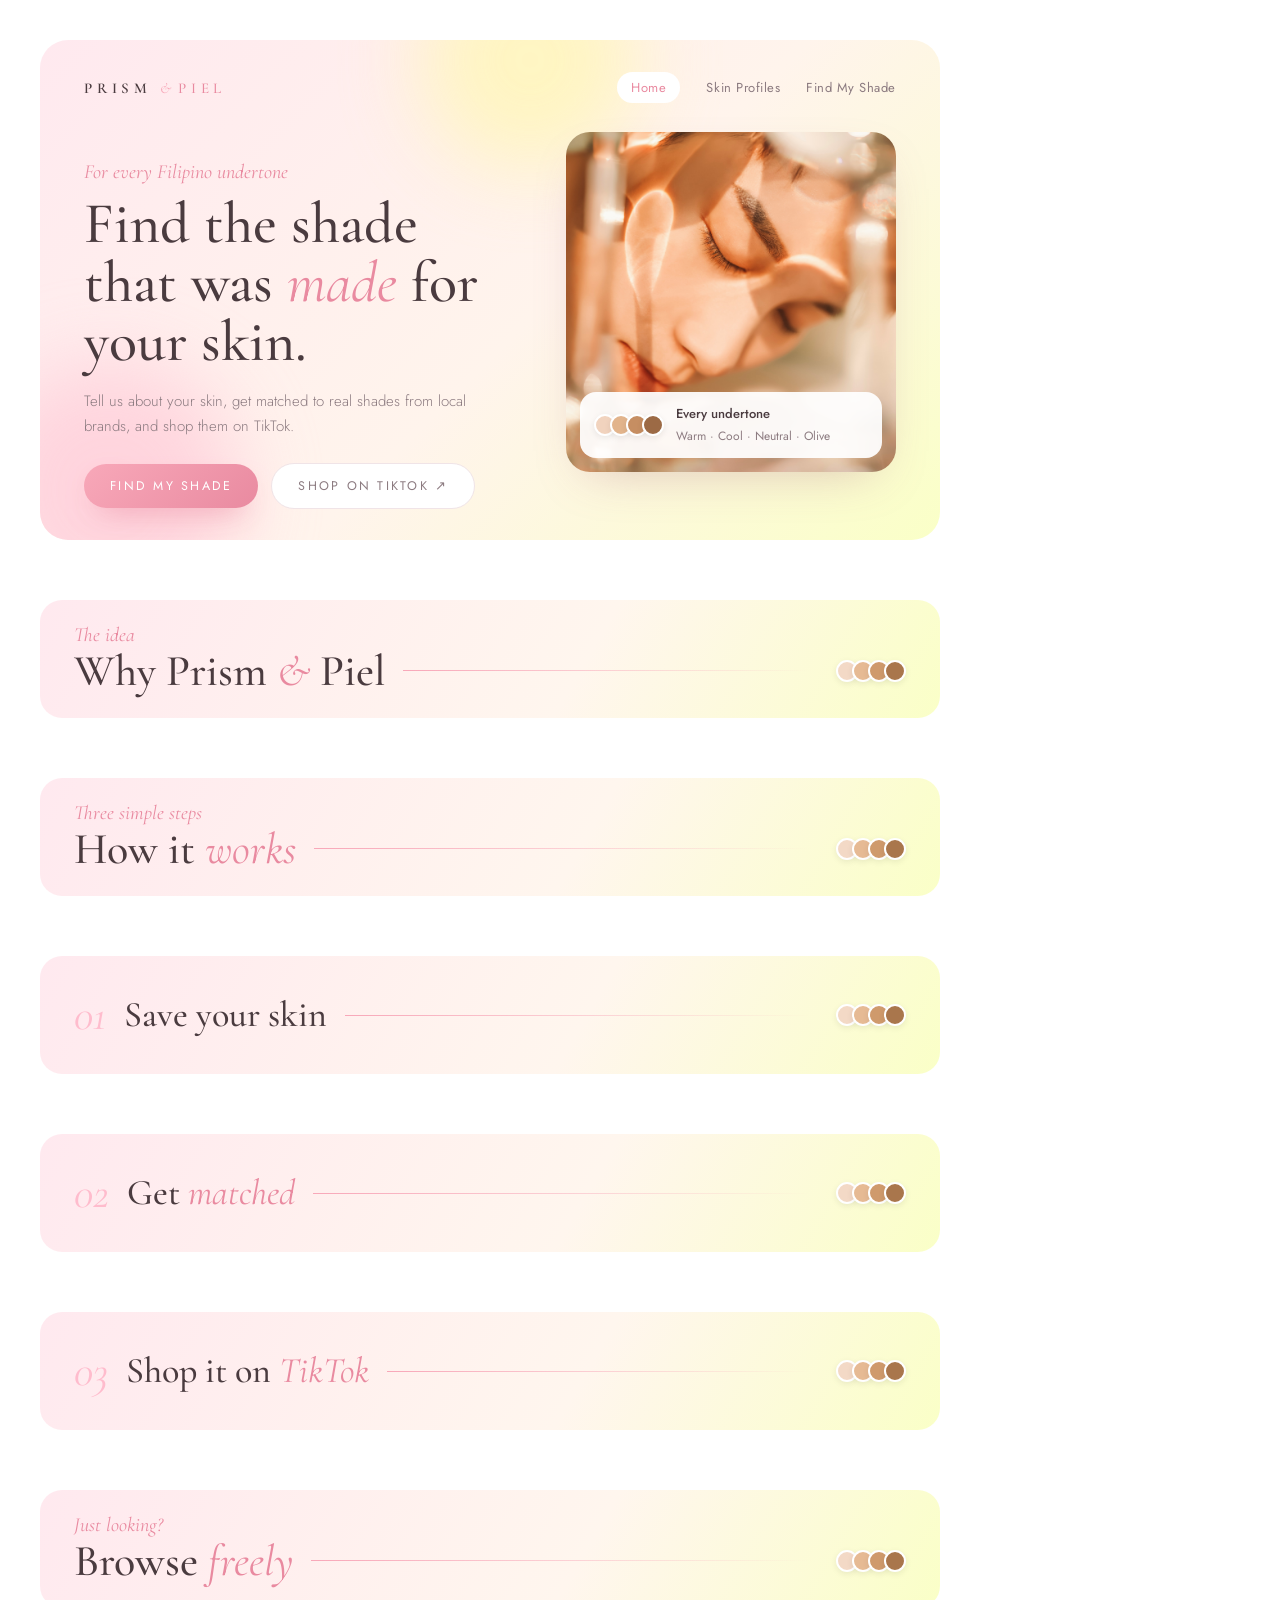
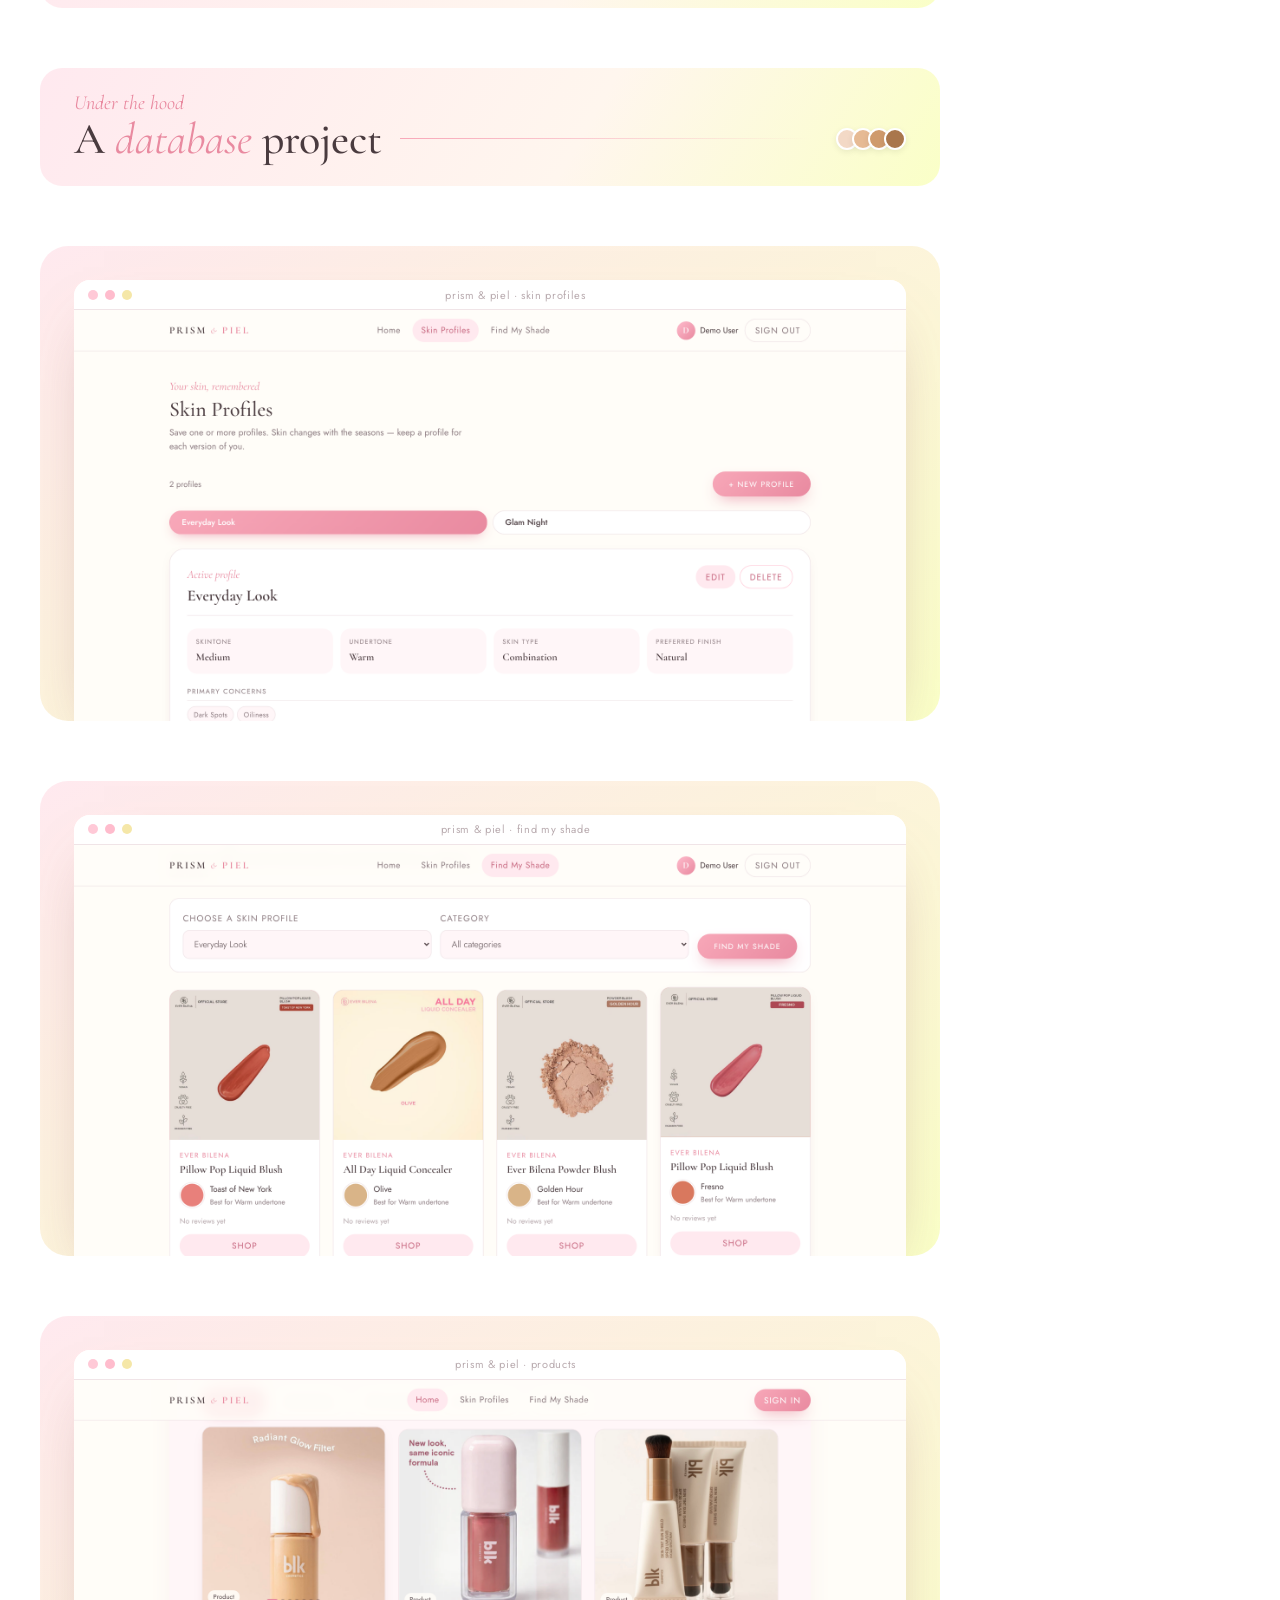
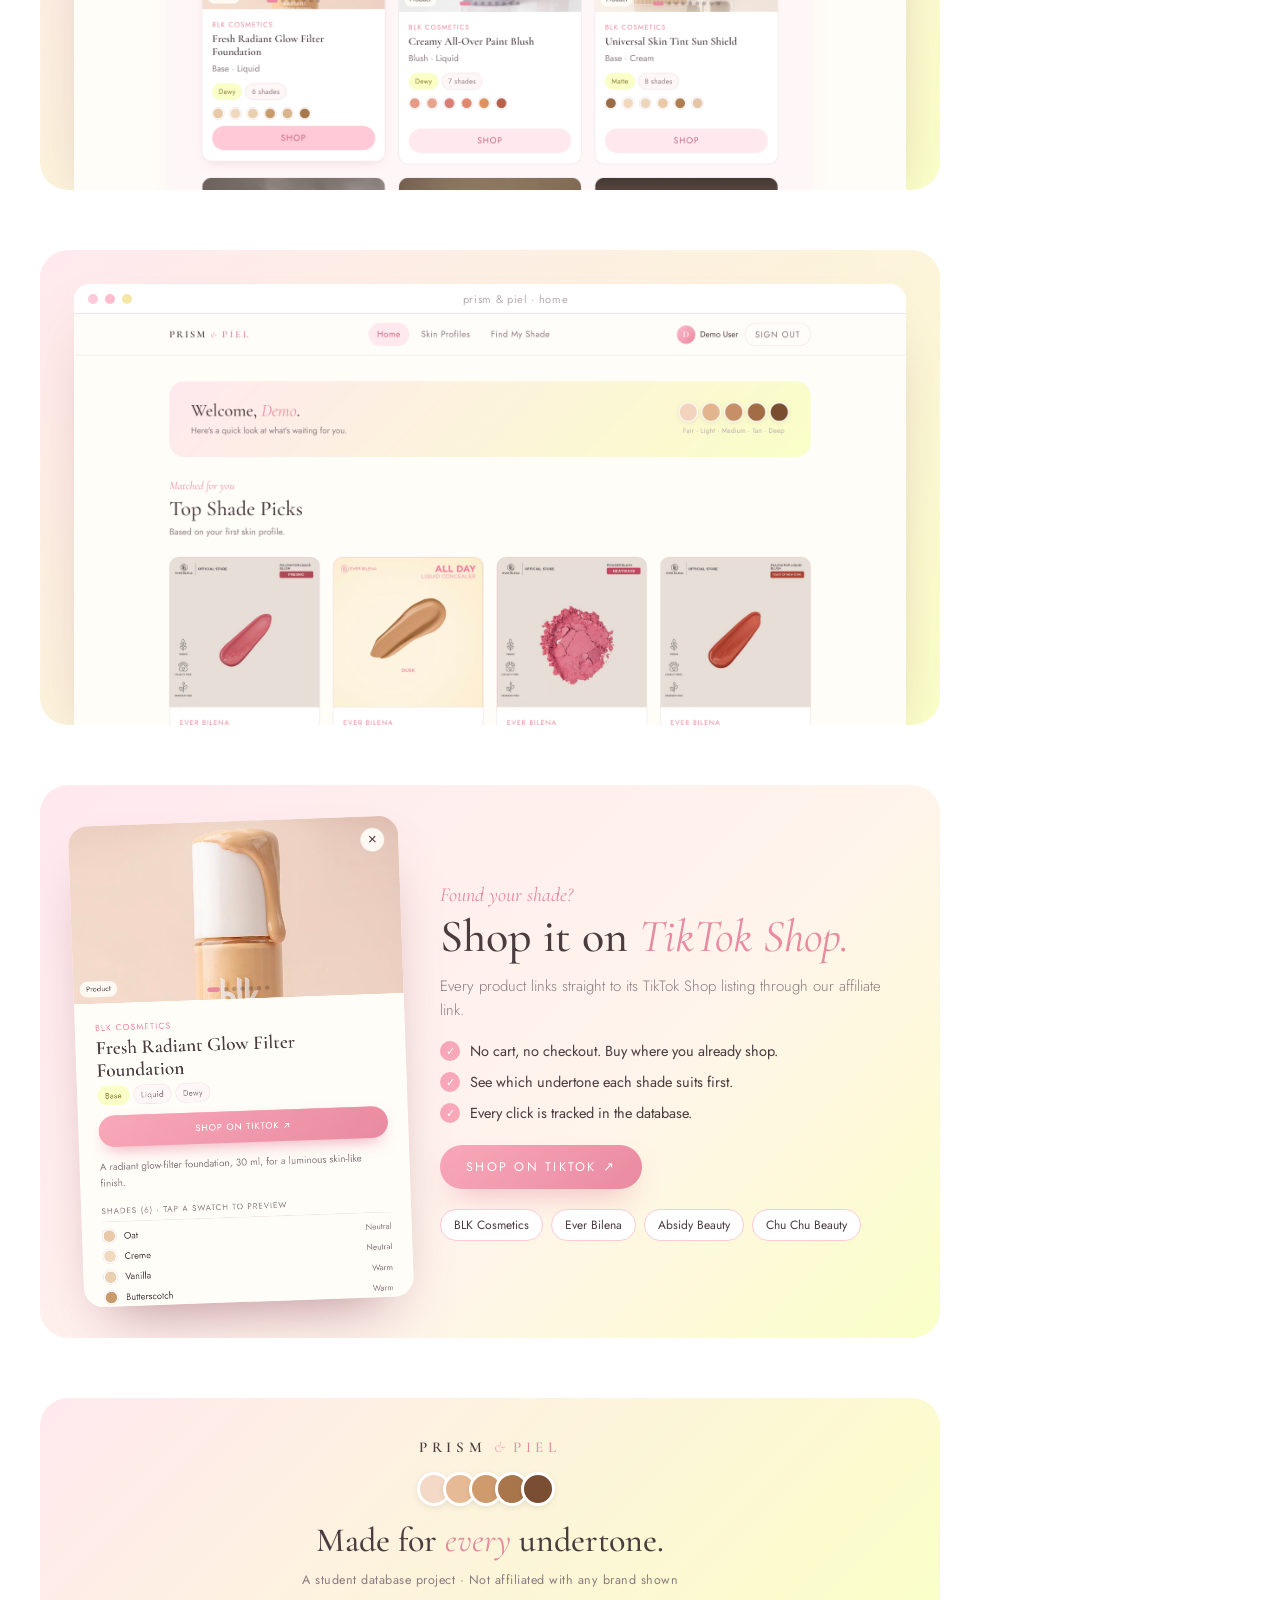
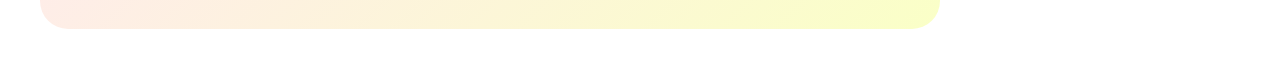
==== docs/readme/source/boards.html @ f0f99091 "Redesign README with Prism & Piel branding" ====
<!doctype html>
<html><head><meta charset="utf-8">
<link href="https://fonts.googleapis.com/css2?family=Cormorant+Garamond:ital,wght@0,400;0,500;0,600;1,400;1,500&family=Jost:wght@300;400;500&display=swap" rel="stylesheet">
<style>
:root{
  --cream:#FAFFC7; --pink-50:#FFF6F8; --pink-100:#FFE9EF; --pink-200:#FFC9D7; --pink-300:#FFBCCD;
  --pink-400:#F8A8B9; --pink-500:#E98AA0; --pink-600:#C96A82;
  --charcoal:#4A3B3F; --soft:#8C7B80; --faint:#B9ABAF; --paper:#FFFDF8; --line:#F0E4E7;
  --serif:'Cormorant Garamond',Georgia,serif; --sans:'Jost','Helvetica Neue',sans-serif;
  --shadow:0 18px 50px -22px rgba(180,120,135,.45);
}
*{box-sizing:border-box;margin:0}
body{background:transparent;font-family:var(--sans);color:var(--charcoal);padding:40px;display:flex;flex-direction:column;gap:60px;align-items:flex-start}
.board{width:900px;position:relative;overflow:hidden;background:var(--paper)}
.wordmark{font-family:var(--serif);letter-spacing:.32em;font-size:15px;font-weight:600;color:var(--charcoal)}
.wordmark em{font-style:normal;color:var(--pink-500);font-weight:500}
.wordmark .amp{color:var(--pink-400);font-style:italic;font-weight:400;letter-spacing:0;margin:0 .5em}
.kicker{font-family:var(--serif);font-style:italic;color:var(--pink-500);font-size:20px}
.serif{font-family:var(--serif);font-weight:500}
.pill{display:inline-flex;align-items:center;gap:8px;border-radius:999px;padding:13px 26px;font-size:12.5px;letter-spacing:.18em;text-transform:uppercase;font-weight:400}
.pill.primary{background:linear-gradient(135deg,var(--pink-400),var(--pink-500));color:#fff;box-shadow:0 14px 30px -14px rgba(233,138,160,.9)}
.pill.ghost{border:1px solid var(--line);background:#fff;color:var(--soft)}
.blob{position:absolute;border-radius:50%;filter:blur(40px);opacity:.7}
.sw{display:flex}
.sw span{width:22px;height:22px;border-radius:50%;border:2px solid #fff;margin-left:-6px;box-shadow:0 2px 6px rgba(0,0,0,.08)}
.sw span:first-child{margin-left:0}

/* 1. BANNER */
#banner{height:500px;border-radius:28px;background:linear-gradient(135deg,var(--pink-100) 0%,#FFF4EC 55%,var(--cream) 100%);padding:38px 44px}
#banner .top{display:flex;justify-content:space-between;align-items:center;position:relative;z-index:2}
#banner .nav{display:flex;gap:26px;font-size:13px;color:var(--soft);letter-spacing:.04em}
#banner .nav b{font-weight:400;color:var(--pink-500);background:#fff;padding:6px 14px;border-radius:999px;margin:-6px 0}
#banner .copy{position:absolute;left:44px;top:120px;width:430px;z-index:2}
#banner h1{font-family:var(--serif);font-weight:500;font-size:58px;line-height:1.02;margin:10px 0 18px}
#banner h1 em{color:var(--pink-500);font-weight:400}
#banner p{color:var(--soft);font-size:15px;line-height:1.65;font-weight:300;margin-bottom:24px}
#banner .photo{position:absolute;right:44px;top:92px;width:330px;height:340px;border-radius:24px;overflow:hidden;box-shadow:var(--shadow);z-index:2}
#banner .photo img{width:100%;height:100%;object-fit:cover}
#banner .chip{position:absolute;left:14px;right:14px;bottom:14px;background:rgba(255,255,255,.93);border-radius:16px;padding:12px 14px;display:flex;align-items:center;gap:12px}
#banner .chip b{display:block;font-weight:500;font-size:13px}
#banner .chip small{color:var(--soft);font-size:12px}

/* 2. SECTION HEADERS */
.sec{height:118px;display:flex;flex-direction:column;justify-content:center;padding:0 34px;border-radius:22px;background:linear-gradient(120deg,var(--pink-100),#FFF6EE 60%,var(--cream))}
.sec .row{display:flex;align-items:center;gap:18px}
.sec h2{font-family:var(--serif);font-weight:500;font-size:44px;line-height:1.1}
.sec h2 em{color:var(--pink-500);font-weight:400}
.sec .rule{flex:1;height:1px;background:linear-gradient(90deg,var(--pink-400),rgba(248,168,185,0))}
.sec .sw{margin-left:6px}
.sec .num{font-family:var(--serif);font-style:italic;font-size:44px;color:var(--pink-300);line-height:1}

/* 3. STATS */
#stats{display:grid;grid-template-columns:repeat(4,1fr);gap:16px;background:transparent}
#stats div{border-radius:20px;padding:24px 22px;background:linear-gradient(160deg,var(--pink-100),#FFFDF8);border:1px solid var(--pink-200)}
#stats b{display:block;font-family:var(--serif);font-weight:500;font-size:46px;line-height:1;color:var(--charcoal)}
#stats b em{color:var(--pink-500);font-style:normal}
#stats span{font-size:12px;letter-spacing:.2em;text-transform:uppercase;color:var(--soft)}

/* 4. FRAMED SCREENSHOT */
.frame{border-radius:28px;padding:34px 34px 0;background:linear-gradient(150deg,var(--pink-100),var(--cream))}
.frame .win{border-radius:16px 16px 0 0;overflow:hidden;background:#fff;box-shadow:0 30px 60px -30px rgba(150,90,105,.6)}
.frame .bar{height:30px;display:flex;align-items:center;gap:7px;padding:0 14px;background:#fff;border-bottom:1px solid var(--line)}
.frame .bar i{width:10px;height:10px;border-radius:50%;background:var(--pink-200)}
.frame .bar i:nth-child(2){background:var(--pink-300)}.frame .bar i:nth-child(3){background:#F5E7A8}
.frame .bar span{margin-left:auto;margin-right:auto;font-size:11px;color:var(--faint);letter-spacing:.06em}
.frame img{display:block;width:100%}
.frame .tag{position:absolute;top:18px;right:22px;background:#fff;border-radius:999px;padding:6px 14px;font-size:11px;letter-spacing:.2em;text-transform:uppercase;color:var(--pink-600);box-shadow:var(--shadow)}

/* 5. TIKTOK CARD */
#tiktok{border-radius:28px;background:linear-gradient(135deg,var(--pink-100),#FFF4EC 60%,var(--cream));padding:36px;display:flex;gap:34px;align-items:center}
#tiktok .shot{width:330px;flex:none;border-radius:20px;overflow:hidden;box-shadow:0 30px 60px -28px rgba(150,90,105,.7);transform:rotate(-2deg)}
#tiktok .shot img{display:block;width:100%}
#tiktok h3{font-family:var(--serif);font-weight:500;font-size:46px;line-height:1.02;margin:6px 0 14px}
#tiktok h3 em{color:var(--pink-500);font-weight:400}
#tiktok p{color:var(--soft);font-size:15px;line-height:1.6;font-weight:300;margin-bottom:18px}
#tiktok ul{list-style:none;padding:0;margin:0 0 22px;display:grid;gap:10px}
#tiktok li{display:flex;gap:10px;align-items:flex-start;font-size:14.5px}
#tiktok li i{flex:none;width:20px;height:20px;border-radius:50%;background:var(--pink-400);color:#fff;font-style:normal;font-size:11px;display:grid;place-items:center;margin-top:1px}
#tiktok .brands{display:flex;flex-wrap:wrap;gap:8px;margin-top:20px}
#tiktok .brands span{border:1px solid var(--pink-200);background:#fff;border-radius:999px;padding:6px 13px;font-size:12px;color:var(--charcoal)}

/* 6. FOOTER */
#footer{border-radius:28px;background:linear-gradient(135deg,var(--pink-100),var(--cream));padding:40px;text-align:center}
#footer .sw{justify-content:center;margin:16px 0 14px}
#footer .sw span{width:34px;height:34px;margin-left:-8px;border-width:3px}
#footer h4{font-family:var(--serif);font-weight:500;font-size:34px}
#footer h4 em{color:var(--pink-500);font-weight:400}
#footer small{display:block;color:var(--soft);font-size:12.5px;margin-top:10px;letter-spacing:.04em}
</style></head><body>

<!-- 1 -->
<div class="board" id="banner">
  <div class="blob" style="width:260px;height:260px;background:var(--pink-200);left:-60px;bottom:-80px"></div>
  <div class="blob" style="width:220px;height:220px;background:#FFF7B0;left:380px;top:-90px"></div>
  <div class="top">
    <div class="wordmark">PRISM<span class="amp">&amp;</span><em>PIEL</em></div>
    <div class="nav"><b>Home</b><span>Skin Profiles</span><span>Find My Shade</span></div>
  </div>
  <div class="copy">
    <div class="kicker">For every Filipino undertone</div>
    <h1>Find the shade that was <em>made</em> for your skin.</h1>
    <p>Tell us about your skin, get matched to real shades from local brands, and shop them on TikTok.</p>
    <span class="pill primary">Find my shade</span>
    <span class="pill ghost" style="margin-left:8px">Shop on TikTok &nearr;</span>
  </div>
  <div class="photo"><img src="hero.jpg">
    <div class="chip"><div class="sw"><span style="background:#F1D3BE"></span><span style="background:#E2B48C"></span><span style="background:#C68E62"></span><span style="background:#9C6A45"></span></div>
      <div><b>Every undertone</b><small>Warm · Cool · Neutral · Olive</small></div></div>
  </div>
</div>

<!-- 2 headers -->
<div class="board sec" id="h-why"><div class="kicker">The idea</div><div class="row"><h2>Why Prism <em>&amp;</em> Piel</h2><div class="rule"></div><div class="sw"><span style="background:#F3D9C6"></span><span style="background:#E6BA94"></span><span style="background:#CF9A6C"></span><span style="background:#A9764C"></span></div></div></div>
<div class="board sec" id="h-how"><div class="kicker">Three simple steps</div><div class="row"><h2>How it <em>works</em></h2><div class="rule"></div><div class="sw"><span style="background:#F3D9C6"></span><span style="background:#E6BA94"></span><span style="background:#CF9A6C"></span><span style="background:#A9764C"></span></div></div></div>
<div class="board sec" id="h-1"><div class="row"><span class="num">01</span><h2 style="font-size:36px">Save your skin</h2><div class="rule"></div><div class="sw"><span style="background:#F3D9C6"></span><span style="background:#E6BA94"></span><span style="background:#CF9A6C"></span><span style="background:#A9764C"></span></div></div></div>
<div class="board sec" id="h-2"><div class="row"><span class="num">02</span><h2 style="font-size:36px">Get <em>matched</em></h2><div class="rule"></div><div class="sw"><span style="background:#F3D9C6"></span><span style="background:#E6BA94"></span><span style="background:#CF9A6C"></span><span style="background:#A9764C"></span></div></div></div>
<div class="board sec" id="h-3"><div class="row"><span class="num">03</span><h2 style="font-size:36px">Shop it on <em>TikTok</em></h2><div class="rule"></div><div class="sw"><span style="background:#F3D9C6"></span><span style="background:#E6BA94"></span><span style="background:#CF9A6C"></span><span style="background:#A9764C"></span></div></div></div>
<div class="board sec" id="h-more"><div class="kicker">Just looking?</div><div class="row"><h2>Browse <em>freely</em></h2><div class="rule"></div><div class="sw"><span style="background:#F3D9C6"></span><span style="background:#E6BA94"></span><span style="background:#CF9A6C"></span><span style="background:#A9764C"></span></div></div></div>
<div class="board sec" id="h-db"><div class="kicker">Under the hood</div><div class="row"><h2>A <em>database</em> project</h2><div class="rule"></div><div class="sw"><span style="background:#F3D9C6"></span><span style="background:#E6BA94"></span><span style="background:#CF9A6C"></span><span style="background:#A9764C"></span></div></div></div>


<!-- 4 frames -->
<div class="board frame" id="f-profiles"><div class="win"><div class="bar"><i></i><i></i><i></i><span>prism &amp; piel · skin profiles</span></div><img src="profiles.png"></div></div>
<div class="board frame" id="f-matches"><div class="win"><div class="bar"><i></i><i></i><i></i><span>prism &amp; piel · find my shade</span></div><img src="matches.png"></div></div>
<div class="board frame" id="f-catalog"><div class="win"><div class="bar"><i></i><i></i><i></i><span>prism &amp; piel · products</span></div><img src="catalog.png"></div></div>
<div class="board frame" id="f-home"><div class="win"><div class="bar"><i></i><i></i><i></i><span>prism &amp; piel · home</span></div><img src="home.png"></div></div>

<!-- 5 -->
<div class="board" id="tiktok">
  <div class="shot"><img src="tiktok-drawer.png"></div>
  <div>
    <div class="kicker">Found your shade?</div>
    <h3>Shop it on <em>TikTok Shop.</em></h3>
    <p>Every product links straight to its TikTok Shop listing through our affiliate link.</p>
    <ul>
      <li><i>✓</i>No cart, no checkout. Buy where you already shop.</li>
      <li><i>✓</i>See which undertone each shade suits first.</li>
      <li><i>✓</i>Every click is tracked in the database.</li>
    </ul>
    <span class="pill primary">Shop on TikTok &nearr;</span>
    <div class="brands"><span>BLK Cosmetics</span><span>Ever Bilena</span><span>Absidy Beauty</span><span>Chu Chu Beauty</span></div>
  </div>
</div>

<!-- 6 -->
<div class="board" id="footer">
  <div class="wordmark">PRISM<span class="amp">&amp;</span><em>PIEL</em></div>
  <div class="sw"><span style="background:#F3D9C6"></span><span style="background:#E6BA94"></span><span style="background:#CF9A6C"></span><span style="background:#A9764C"></span><span style="background:#7A4E33"></span></div>
  <h4>Made for <em>every</em> undertone.</h4>
  <small>A student database project · Not affiliated with any brand shown</small>
</div>
</body></html>
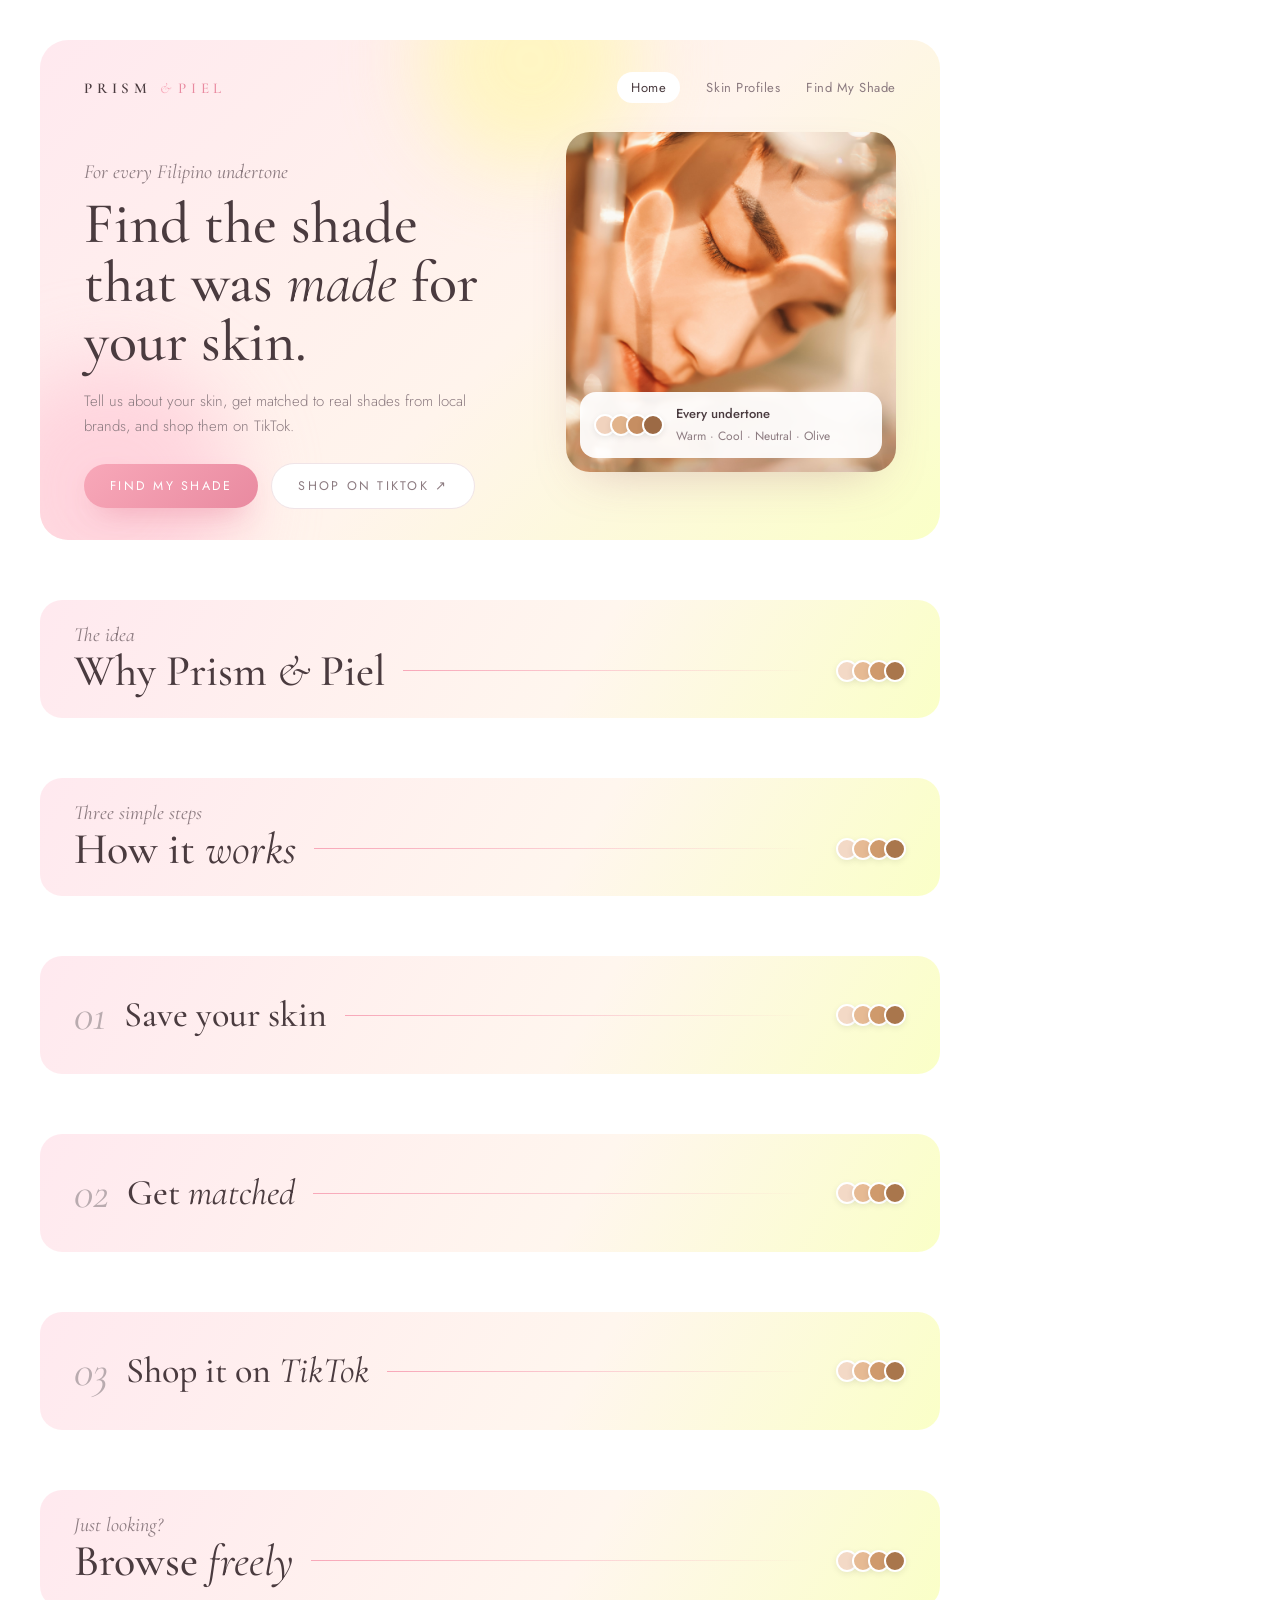
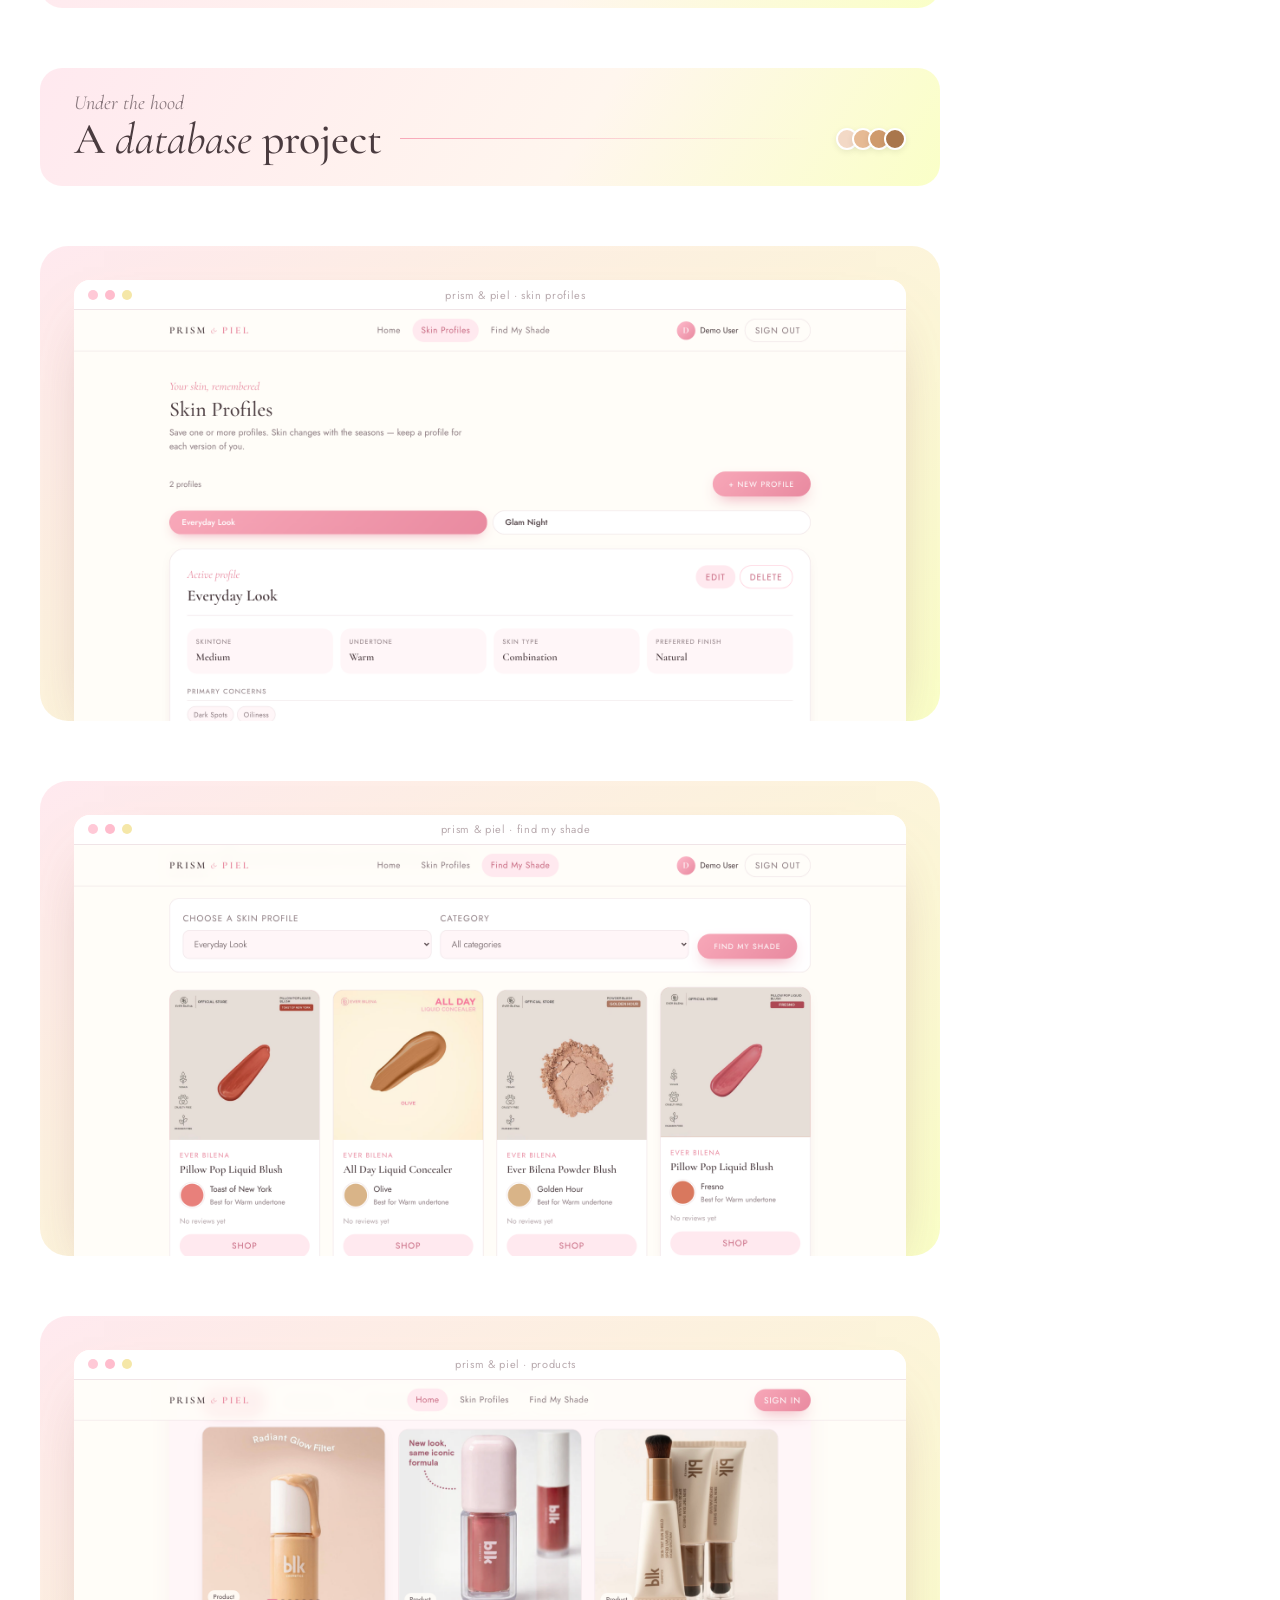
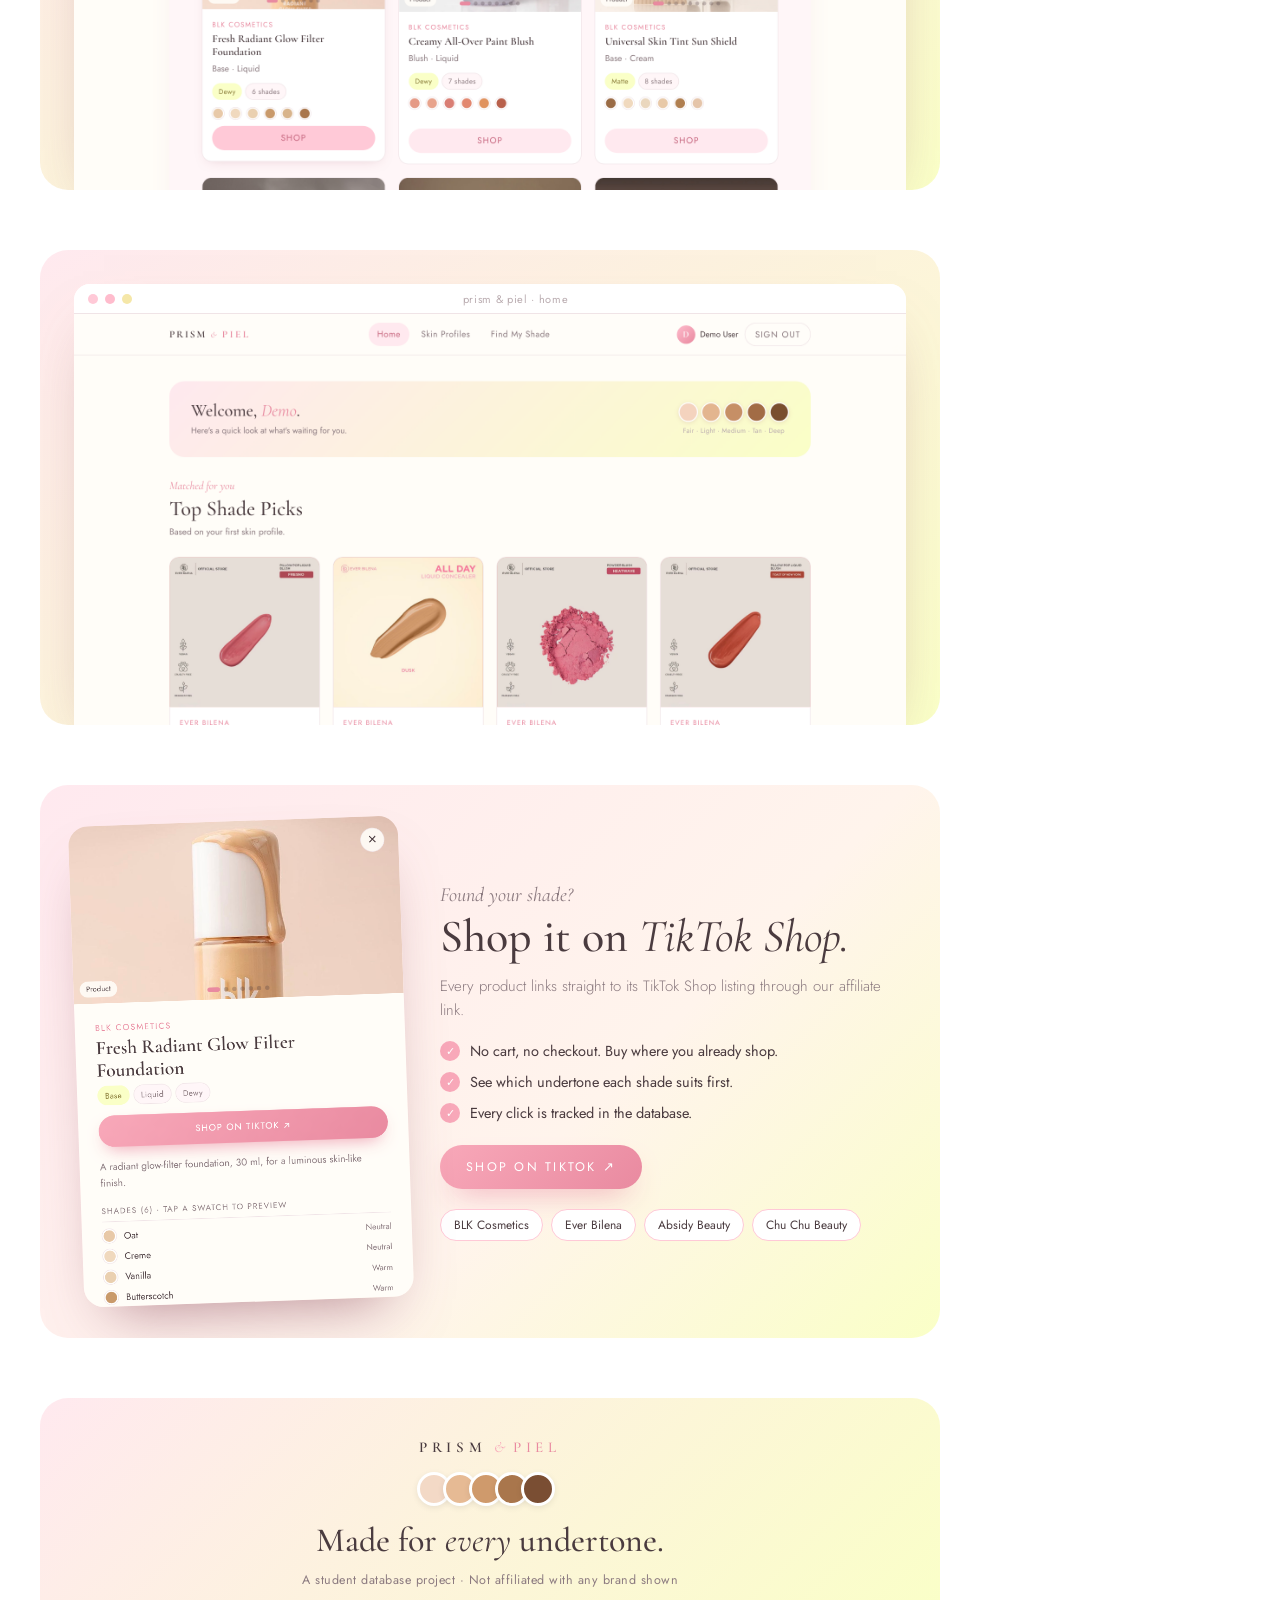
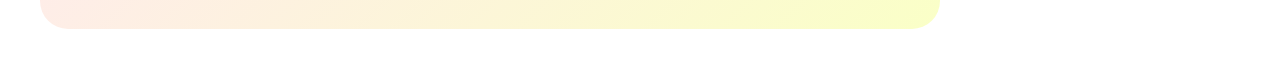
==== commit aa773111: "Redesign README with Prism & Piel branding and dark mode" ====
--- a/docs/readme/source/boards.html
+++ b/docs/readme/source/boards.html
@@ -86,6 +86,25 @@
 #footer h4{font-family:var(--serif);font-weight:500;font-size:34px}
 #footer h4 em{color:var(--pink-500);font-weight:400}
 #footer small{display:block;color:var(--soft);font-size:12.5px;margin-top:10px;letter-spacing:.04em}
+
+/* ---- no pink text: accents and kickers use the normal text colors ---- */
+.kicker{color:var(--soft)}
+#banner h1 em,.sec h2 em,#tiktok h3 em,#footer h4 em{color:inherit}
+.sec .num{color:var(--faint)}
+#banner .nav b{color:var(--charcoal)}
+
+/* ---- dark theme (for GitHub dark mode) ---- */
+body.dark{--charcoal:#F5ECEE;--soft:#CDBBC0;--faint:#8F7E83;--line:rgba(255,255,255,.10);--paper:#2A2125}
+body.dark #banner,body.dark #tiktok,body.dark #footer,body.dark .frame{background:linear-gradient(135deg,#33252B 0%,#2A2125 55%,#2E2C24 100%)}
+body.dark .sec{background:linear-gradient(120deg,#33252B,#2A2125 60%,#2E2C24)}
+body.dark .blob{opacity:.22}
+body.dark .pill.ghost{background:transparent;border-color:rgba(255,255,255,.22);color:var(--soft)}
+body.dark #banner .nav b{background:rgba(255,255,255,.08)}
+body.dark #banner .chip{color:#4A3B3F}
+body.dark #banner .chip small{color:#8C7B80}
+body.dark #tiktok .brands span{background:rgba(255,255,255,.05);border-color:rgba(248,168,185,.35);color:var(--charcoal)}
+body.dark .frame .win,body.dark #tiktok .shot{box-shadow:0 30px 60px -24px rgba(0,0,0,.8)}
+body.dark .sw span{border-color:#2A2125}
 </style></head><body>
 
 <!-- 1 -->
